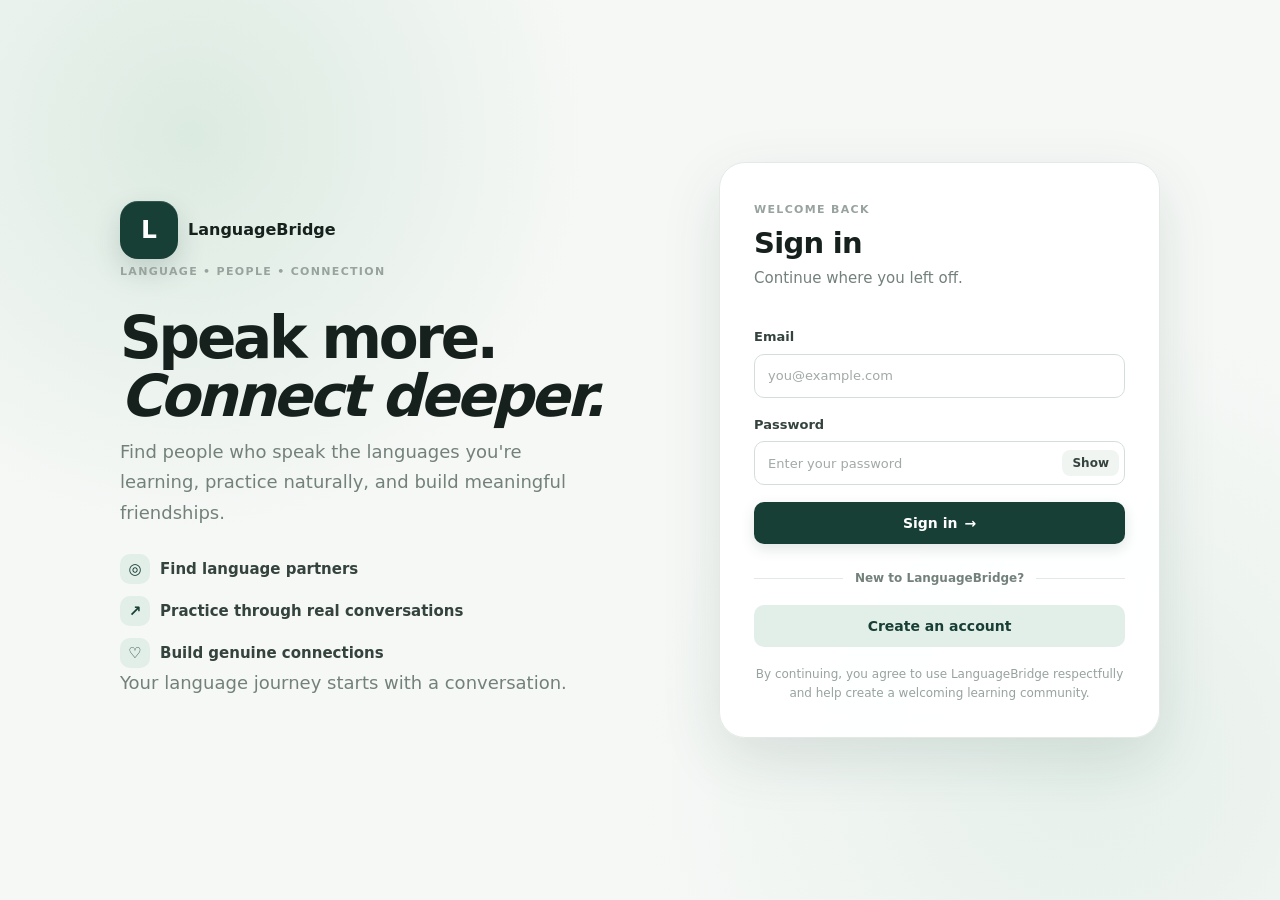
==== chat.html @ 4cd41370 "This is the first commit , i initialized the project" ====
<!doctype html>
<html lang="en">
<head>
  <meta charset="UTF-8">
  <meta name="viewport" content="width=device-width, initial-scale=1.0">
  <meta name="theme-color" content="#173f35">
  <title>Messages · LanguageBridge</title>
  <link rel="stylesheet" href="css/main.css">
</head>

<body>
  <div id="app"></div>

  <script src="js/api.js" defer></script>
  <script src="js/common.js" defer></script>
  <script src="js/chat.js" defer></script>
</body>
</html>
---- css/main.css ----
:root {
  --bg: #f6f8f6;
  --surface: #ffffff;
  --surface-soft: #f1f5f2;
  --surface-green: #eaf2ed;

  --primary: #173f35;
  --primary-hover: #0f332b;
  --primary-soft: #e2eee8;

  --accent: #b7d8c5;
  --accent-strong: #8fbea4;

  --text: #16211d;
  --text-soft: #34433d;
  --muted: #73817b;
  --muted-light: #98a39e;

  --border: #e3e9e5;
  --border-strong: #d4ded8;

  --success: #237a4b;
  --success-soft: #e6f4eb;

  --danger: #b93838;
  --danger-soft: #fbeaea;

  --warning: #9a6b20;
  --warning-soft: #faf1df;

  --shadow-xs: 0 1px 2px rgba(23, 63, 53, 0.04);
  --shadow-sm: 0 4px 14px rgba(23, 63, 53, 0.06);
  --shadow-md: 0 12px 35px rgba(23, 63, 53, 0.08);
  --shadow-lg: 0 20px 60px rgba(23, 63, 53, 0.12);

  --radius-sm: 10px;
  --radius-md: 14px;
  --radius-lg: 20px;
  --radius-xl: 26px;

  --sidebar-width: 230px;
  --rightbar-width: 270px;
  --content-max: 1320px;

  font-family:
    Inter,
    ui-sans-serif,
    system-ui,
    -apple-system,
    BlinkMacSystemFont,
    "Segoe UI",
    sans-serif;

  color-scheme: light;
}


/* =========================================================
   RESET
   ========================================================= */

*,
*::before,
*::after {
  box-sizing: border-box;
}

html {
  min-height: 100%;
  scroll-behavior: smooth;
}

body {
  min-height: 100vh;
  margin: 0;
  background: var(--bg);
  color: var(--text);
  font-size: 15px;
  line-height: 1.5;
  -webkit-font-smoothing: antialiased;
  text-rendering: optimizeLegibility;
}

body,
button,
input,
textarea,
select {
  font-family: inherit;
}

button,
input,
textarea,
select {
  font-size: inherit;
}

button {
  cursor: pointer;
}

button:disabled {
  cursor: not-allowed;
  opacity: 0.55;
}

a {
  color: inherit;
  text-decoration: none;
}

img {
  display: block;
  max-width: 100%;
}

::selection {
  background: var(--accent);
  color: var(--primary);
}


/* =========================================================
   SCROLLBAR
   ========================================================= */

* {
  scrollbar-width: thin;
  scrollbar-color: #cbd7d0 transparent;
}

*::-webkit-scrollbar {
  width: 7px;
  height: 7px;
}

*::-webkit-scrollbar-track {
  background: transparent;
}

*::-webkit-scrollbar-thumb {
  background: #cbd7d0;
  border-radius: 999px;
}

*::-webkit-scrollbar-thumb:hover {
  background: #aebeb5;
}


/* =========================================================
   ICONS (SVG)
   -----------------------------------------------------------
   BUGFIX: none of the inline <svg> icons used throughout the
   app (nav, settings gear, logout, search, message bubbles...)
   had any sizing or fill/stroke rules. Without CSS, a browser
   renders an unsized <svg> at its default replaced-element
   size (roughly 300x150px) and fills path shapes solid black,
   which is why icons like the profile "settings" gear were
   showing up as a huge black blob covering the account card.
   ========================================================= */

svg {
  display: block;
  flex-shrink: 0;
}

.nav-icon svg,
.account-settings-link svg,
.logout-btn svg,
.btn-icon-svg svg,
.chat-header-info svg,
.top-brand svg {
  width: 18px;
  height: 18px;
  fill: none;
  stroke: currentColor;
  stroke-width: 1.8;
  stroke-linecap: round;
  stroke-linejoin: round;
}

.account-settings-link svg {
  width: 17px;
  height: 17px;
  color: var(--muted);
}

.account-settings-link:hover svg {
  color: var(--primary);
}

.search-icon svg {
  width: 16px;
  height: 16px;
  fill: none;
  stroke: var(--muted);
  stroke-width: 1.8;
  stroke-linecap: round;
  stroke-linejoin: round;
}


/* =========================================================
   TYPOGRAPHY
   ========================================================= */

h1,
h2,
h3,
h4,
p {
  margin-top: 0;
}

h1,
h2,
h3,
h4 {
  color: var(--text);
  letter-spacing: -0.025em;
}

h1 {
  font-size: 30px;
  line-height: 1.15;
  font-weight: 750;
}

h2 {
  font-size: 24px;
  line-height: 1.2;
  font-weight: 750;
}

h3 {
  font-size: 18px;
  line-height: 1.3;
  font-weight: 700;
}

.muted {
  color: var(--muted);
}

.small {
  font-size: 13px;
}

.eyebrow {
  display: inline-block;
  margin: 0 0 8px;
  color: var(--muted-light);
  font-size: 11px;
  font-weight: 750;
  letter-spacing: 0.12em;
  text-transform: uppercase;
}

.section-title {
  margin: 0 0 10px;
  color: var(--muted-light);
  font-size: 11px;
  font-weight: 750;
  letter-spacing: 0.12em;
  text-transform: uppercase;
}


/* =========================================================
   AUTHENTICATION
   ========================================================= */

.auth-page {
  min-height: 100vh;
  display: grid;
  place-items: center;
  padding: 32px 20px;
  background:
    radial-gradient(
      circle at 15% 15%,
      rgba(183, 216, 197, 0.42),
      transparent 30%
    ),
    radial-gradient(
      circle at 85% 85%,
      rgba(226, 238, 232, 0.8),
      transparent 34%
    ),
    var(--bg);
}

.auth-shell {
  width: min(1040px, 100%);
  display: grid;
  grid-template-columns: minmax(0, 0.9fr) minmax(380px, 0.75fr);
  gap: 70px;
  align-items: center;
}

.auth-brand {
  padding: 25px 0;
}

.brand-lockup {
  display: inline-flex;
  align-items: center;
  gap: 10px;
  font-weight: 800;
  font-size: 16px;
}

.auth-brand h1 {
  margin: 20px 0 12px;
  font-size: clamp(40px, 5vw, 58px);
  line-height: 1;
  letter-spacing: -0.055em;
}

.auth-brand p {
  max-width: 460px;
  margin: 0;
  color: var(--muted);
  font-size: 18px;
  line-height: 1.7;
}

.brand-points {
  display: grid;
  gap: 12px;
  margin-top: 26px;
}

.brand-points > div {
  display: flex;
  align-items: center;
  gap: 10px;
  color: var(--text-soft);
  font-size: 15px;
  font-weight: 600;
}

.point-icon {
  display: inline-grid;
  place-items: center;
  width: 30px;
  height: 30px;
  flex-shrink: 0;
  border-radius: 10px;
  background: var(--primary-soft);
  color: var(--primary);
  font-size: 15px;
}

.language-showcase {
  display: flex;
  flex-wrap: wrap;
  gap: 8px;
  margin-top: 24px;
}

.language-showcase span {
  padding: 7px 13px;
  border-radius: 999px;
  background: var(--primary-soft);
  color: var(--primary);
  font-size: 13px;
  font-weight: 700;
}

.brand-mark {
  width: 58px;
  height: 58px;
  display: grid;
  place-items: center;

  border-radius: 18px;

  background: var(--primary);
  color: #fff;

  font-size: 25px;
  font-weight: 800;

  box-shadow:
    0 12px 28px rgba(23, 63, 53, 0.18),
    inset 0 1px 0 rgba(255, 255, 255, 0.12);
}

.mobile-brand-mark {
  display: none;
  width: 42px;
  height: 42px;
  align-items: center;
  justify-content: center;
  border-radius: 13px;
  background: var(--primary);
  color: #fff;
  font-size: 19px;
  font-weight: 800;
  flex-shrink: 0;
}

.auth-card {
  padding: 34px;
  background: rgba(255, 255, 255, 0.94);
  border: 1px solid var(--border);
  border-radius: var(--radius-xl);
  box-shadow: var(--shadow-lg);
  backdrop-filter: blur(12px);
}

.auth-card-top {
  display: flex;
  align-items: flex-start;
  gap: 14px;
}

.auth-card h2 {
  margin: 0 0 6px;
  font-size: 29px;
}

.auth-card > .muted {
  margin-bottom: 0;
}

.auth-switch {
  margin: 22px 0 0;
  color: var(--muted);
  text-align: center;
  font-size: 14px;
}

.auth-switch a {
  color: var(--primary);
  font-weight: 700;
}

.auth-switch a:hover {
  text-decoration: underline;
}

.auth-divider {
  position: relative;
  margin: 22px 0 16px;
  text-align: center;
}

.auth-divider::before {
  content: "";
  position: absolute;
  left: 0;
  right: 0;
  top: 50%;
  height: 1px;
  background: var(--border);
}

.auth-divider span {
  position: relative;
  padding: 0 12px;
  background: #fff;
  color: var(--muted);
  font-size: 12px;
  font-weight: 650;
}

.auth-legal {
  margin: 18px 0 0;
  color: var(--muted-light);
  font-size: 12px;
  line-height: 1.6;
  text-align: center;
}


/* =========================================================
   FORMS
   ========================================================= */

.form {
  display: grid;
  gap: 17px;
  margin-top: 23px;
}

.form label {
  display: grid;
  gap: 7px;
  color: var(--text-soft);
  font-size: 13px;
  font-weight: 700;
}

.form input,
.form textarea,
.form select {
  width: 100%;
  min-height: 44px;

  padding: 11px 13px;

  border: 1px solid var(--border-strong);
  border-radius: var(--radius-sm);

  outline: none;
  background: #fff;
  color: var(--text);

  transition:
    border-color 160ms ease,
    box-shadow 160ms ease,
    background 160ms ease;
}

.form textarea {
  min-height: 100px;
  resize: vertical;
  line-height: 1.55;
}

.form input::placeholder,
.form textarea::placeholder {
  color: #a1aaa5;
}

.form input:hover,
.form textarea:hover,
.form select:hover {
  border-color: #c4d0c9;
}

.form input:focus,
.form textarea:focus,
.form select:focus {
  border-color: var(--primary);
  background: #fff;

  box-shadow:
    0 0 0 3px rgba(23, 63, 53, 0.08),
    0 2px 8px rgba(23, 63, 53, 0.04);
}

.form-grid {
  display: grid;
  grid-template-columns: repeat(2, minmax(0, 1fr));
  gap: 14px;
}

.password-field {
  position: relative;
  display: flex;
  align-items: center;
}

.password-field input {
  padding-right: 64px;
}

.password-toggle {
  position: absolute;
  right: 6px;
  top: 50%;
  transform: translateY(-50%);

  padding: 6px 10px;
  border: 0;
  border-radius: 8px;
  background: var(--surface-soft);
  color: var(--text-soft);
  font-size: 12px;
  font-weight: 700;
}

.password-toggle:hover {
  background: var(--primary-soft);
  color: var(--primary);
}

.field-hint {
  color: var(--muted-light);
  font-size: 11px;
  font-weight: 600;
  text-align: right;
}

.file-field input[type="file"] {
  min-height: auto;
  padding: 8px;
  border-style: dashed;
}

.file-field small {
  color: var(--muted-light);
  font-weight: 500;
}

.file-button {
  display: inline-flex;
  margin-top: 10px;
  cursor: pointer;
}

.error {
  min-height: 18px;
  margin: 0;
  color: var(--danger);
  font-size: 13px;
  font-weight: 600;
}

.error:empty {
  display: none;
}

.error.visible {
  display: block;
}

.success {
  color: var(--success);
}


/* =========================================================
   BUTTONS
   ========================================================= */

.btn {
  min-height: 42px;

  display: inline-flex;
  align-items: center;
  justify-content: center;
  gap: 7px;

  padding: 10px 16px;

  border: 1px solid transparent;
  border-radius: var(--radius-sm);

  font-size: 14px;
  font-weight: 750;
  line-height: 1;

  transition:
    transform 150ms ease,
    background 150ms ease,
    border-color 150ms ease,
    box-shadow 150ms ease,
    color 150ms ease;
}

.btn:hover {
  transform: translateY(-1px);
}

.btn:active {
  transform: translateY(0);
}

.btn.primary {
  background: var(--primary);
  color: #fff;
  box-shadow: 0 5px 14px rgba(23, 63, 53, 0.13);
}

.btn.primary:hover {
  background: var(--primary-hover);
  box-shadow: 0 7px 18px rgba(23, 63, 53, 0.18);
}

.btn.secondary {
  background: var(--primary-soft);
  color: var(--primary);
}

.btn.secondary:hover {
  background: #d8e9e0;
}

.btn.ghost {
  border-color: var(--border);
  background: #fff;
  color: var(--text-soft);
}

.btn.ghost:hover {
  border-color: var(--border-strong);
  background: var(--surface-soft);
}

.btn.danger {
  background: var(--danger-soft);
  color: var(--danger);
}

.btn.danger:hover {
  background: #f7dddd;
}

.btn.full {
  width: 100%;
}

.btn-arrow {
  transition: transform 150ms ease;
}

.btn:hover .btn-arrow {
  transform: translateX(2px);
}

.btn-icon {
  font-size: 16px;
  line-height: 1;
}

.btn.is-loading {
  position: relative;
}

.icon-btn {
  min-height: 36px;

  display: inline-flex;
  align-items: center;
  gap: 6px;

  padding: 7px 10px;

  border: 0;
  border-radius: 9px;

  background: transparent;
  color: var(--muted);

  font-size: 13px;
  font-weight: 650;

  transition:
    background 150ms ease,
    color 150ms ease;
}

.icon-btn:hover {
  background: var(--surface-soft);
  color: var(--text);
}

.icon-btn.liked {
  color: var(--danger);
}

.icon-btn.danger-icon {
  color: var(--danger);
  font-size: 18px;
  line-height: 1;
  padding: 7px 11px;
}

.icon-btn.danger-icon:hover {
  background: var(--danger-soft);
}

.icon-btn.modal-close {
  font-size: 20px;
  padding: 4px 9px;
}


/* =========================================================
   SPINNERS / LOADERS
   ========================================================= */

@keyframes spin {
  to {
    transform: rotate(360deg);
  }
}

.spinner,
.loader-spinner,
.button-spinner {
  display: inline-block;
  width: 18px;
  height: 18px;
  border: 2.5px solid var(--border-strong);
  border-top-color: var(--primary);
  border-radius: 50%;
  animation: spin 700ms linear infinite;
}

.spinner.small {
  width: 14px;
  height: 14px;
  border-width: 2px;
}

.spinner.tiny,
.button-spinner {
  width: 13px;
  height: 13px;
  border-width: 2px;
  border-top-color: currentColor;
  border-color: rgba(255, 255, 255, 0.35);
  border-top-color: #fff;
}

.btn.primary .spinner.tiny,
.btn.primary .button-spinner {
  border-color: rgba(255, 255, 255, 0.35);
  border-top-color: #fff;
}

.loading-card,
.loading-state {
  display: flex;
  flex-direction: column;
  align-items: center;
  justify-content: center;
  gap: 10px;
  padding: 40px 20px;
  color: var(--muted);
  font-size: 14px;
  font-weight: 600;
}


/* =========================================================
   CARDS
   ========================================================= */

.card {
  background: var(--surface);
  border: 1px solid var(--border);
  border-radius: var(--radius-lg);
  box-shadow: var(--shadow-sm);
}

.card {
  padding: 19px;
}


/* =========================================================
   EMPTY / ERROR STATES
   ========================================================= */

.empty-state,
.error-state {
  display: flex;
  flex-direction: column;
  align-items: center;
  gap: 8px;
  padding: 44px 24px;
  text-align: center;
  color: var(--muted);
}

.empty-state h3,
.error-state strong {
  color: var(--text);
}

.empty-state p,
.error-state p {
  max-width: 360px;
  margin: 0;
  color: var(--muted);
  font-size: 14px;
}

.empty-icon,
.error-state-icon {
  display: grid;
  place-items: center;
  width: 46px;
  height: 46px;
  margin-bottom: 4px;
  border-radius: 50%;
  background: var(--surface-soft);
  color: var(--primary);
  font-size: 20px;
}

.error-state-icon {
  background: var(--danger-soft);
  color: var(--danger);
}

.empty-state .btn,
.error-state .btn {
  margin-top: 6px;
}


/* =========================================================
   APP SHELL
   ========================================================= */

.app-shell {
  min-height: 100vh;
}

.initial-loader {
  min-height: 100vh;
  display: flex;
  flex-direction: column;
  align-items: center;
  justify-content: center;
  gap: 14px;
  text-align: center;
  color: var(--muted);
}

.initial-loader .loader-logo {
  width: 54px;
  height: 54px;
  display: grid;
  place-items: center;
  border-radius: 16px;
  background: var(--primary);
  color: #fff;
  font-size: 23px;
  font-weight: 800;
}

.initial-loader strong {
  display: block;
  color: var(--text);
  font-size: 16px;
}

.page-leaving {
  animation: pageFadeOut 120ms ease forwards;
}

@keyframes pageFadeOut {
  to {
    opacity: 0.6;
  }
}

.topbar {
  position: sticky;
  top: 0;
  z-index: 30;

  height: 70px;

  display: flex;
  align-items: center;
  justify-content: space-between;

  padding: 0 28px;

  background: rgba(255, 255, 255, 0.92);
  border-bottom: 1px solid var(--border);

  backdrop-filter: blur(16px);
}

.topbar-left {
  display: flex;
  align-items: center;
  gap: 14px;
}

.top-brand {
  display: inline-flex;
  align-items: center;
  gap: 10px;

  color: var(--text);
  font-size: 16px;
  font-weight: 800;
  letter-spacing: -0.02em;
}

.top-brand:hover {
  color: var(--primary);
}

.top-brand-text span {
  color: var(--muted);
  font-weight: 700;
}

.top-mark {
  width: 35px;
  height: 35px;

  display: grid;
  place-items: center;

  border-radius: 11px;

  background: var(--primary);
  color: #fff;

  font-size: 15px;
  font-weight: 800;

  box-shadow: 0 5px 12px rgba(23, 63, 53, 0.15);
}

.top-actions {
  display: flex;
  align-items: center;
  gap: 9px;
}

.top-welcome {
  display: flex;
  flex-direction: column;
  align-items: flex-end;
  margin-right: 4px;
  line-height: 1.25;
}

.top-welcome-label {
  color: var(--muted-light);
  font-size: 11px;
  font-weight: 650;
  text-transform: uppercase;
  letter-spacing: 0.06em;
}

.top-welcome strong {
  font-size: 13px;
}

.logout-btn {
  gap: 8px;
}

.mobile-menu-btn {
  display: none;
  flex-direction: column;
  justify-content: center;
  gap: 4px;
  width: 34px;
  height: 34px;
  border: 0;
  border-radius: 9px;
  background: transparent;
}

.mobile-menu-btn span {
  display: block;
  height: 2px;
  border-radius: 999px;
  background: var(--text);
}

.sidebar-overlay {
  display: none;
  position: fixed;
  inset: 0;
  z-index: 40;
  background: rgba(12, 31, 26, 0.4);
  backdrop-filter: blur(2px);
}

.sidebar-overlay.visible {
  display: block;
}

.layout {
  width: min(var(--content-max), 100%);
  min-height: calc(100vh - 70px);

  margin: 0 auto;

  display: grid;
  grid-template-columns:
    var(--sidebar-width)
    minmax(0, 1fr)
    var(--rightbar-width);

  gap: 25px;

  padding: 26px 25px 50px;
}

.sidebar,
.rightbar {
  position: sticky;
  top: 94px;
  height: max-content;
}

.sidebar {
  padding-top: 4px;
}

.sidebar-inner {
  display: flex;
  flex-direction: column;
  gap: 4px;
}

.sidebar-heading {
  padding: 0 13px;
  margin-bottom: 6px;
  color: var(--muted-light);
  font-size: 11px;
  font-weight: 750;
  letter-spacing: 0.1em;
  text-transform: uppercase;
}

.sidebar-divider {
  height: 1px;
  margin: 16px 4px;
  background: var(--border);
}

.sidebar-tip {
  position: relative;
  padding: 16px 15px;
  border-radius: var(--radius-md);
  background: var(--surface-green);
}

.sidebar-tip-icon {
  display: inline-grid;
  place-items: center;
  width: 26px;
  height: 26px;
  margin-bottom: 8px;
  border-radius: 8px;
  background: #fff;
  color: var(--primary);
  font-size: 13px;
}

.sidebar-tip strong {
  display: block;
  margin-bottom: 4px;
  font-size: 13px;
}

.sidebar-tip p {
  margin: 0;
  color: var(--muted);
  font-size: 12px;
  line-height: 1.55;
}

.rightbar {
  padding-top: 2px;
  display: flex;
  flex-direction: column;
  gap: 14px;
}

.rightbar-note {
  display: flex;
  align-items: center;
  gap: 8px;
  padding: 4px 6px;
  color: var(--muted);
  font-size: 12.5px;
  line-height: 1.5;
}

.rightbar-note-dot {
  width: 6px;
  height: 6px;
  flex-shrink: 0;
  border-radius: 50%;
  background: var(--accent-strong);
}

.content {
  min-width: 0;
}


/* =========================================================
   NAVIGATION
   ========================================================= */

.nav {
  display: grid;
  gap: 5px;
}

.nav a,
.nav-link {
  position: relative;

  display: flex;
  align-items: center;
  gap: 10px;

  min-height: 43px;
  padding: 10px 13px;

  border-radius: 12px;

  color: var(--muted);
  font-size: 14px;
  font-weight: 650;

  transition:
    background 150ms ease,
    color 150ms ease,
    transform 150ms ease;
}

.nav a:hover,
.nav-link:hover {
  background: var(--surface-green);
  color: var(--primary);
  transform: translateX(2px);
}

.nav a.active,
.nav-link.active {
  background: var(--primary-soft);
  color: var(--primary);
  font-weight: 750;
}

.nav a.active::before,
.nav-link.active::before {
  content: "";

  position: absolute;
  left: 0;
  top: 9px;
  bottom: 9px;

  width: 3px;

  border-radius: 999px;

  background: var(--primary);
}

.nav-badge {
  margin-left: auto;
  min-width: 18px;
  height: 18px;
  padding: 0 5px;
  display: inline-grid;
  place-items: center;
  border-radius: 999px;
  background: var(--danger);
  color: #fff;
  font-size: 10.5px;
  font-weight: 800;
}


/* =========================================================
   PAGE HEADER
   ========================================================= */

.page-head {
  display: flex;
  align-items: center;
  justify-content: space-between;
  gap: 14px;

  margin-bottom: 20px;
}

.page-head h1 {
  margin: 0;
  font-size: 29px;
}

.page-head h2 {
  margin: 0;
}

.page-head-actions {
  display: flex;
  align-items: center;
  gap: 10px;
}

.count-pill {
  padding: 6px 12px;
  border-radius: 999px;
  background: var(--surface-soft);
  color: var(--text-soft);
  font-size: 12.5px;
  font-weight: 700;
  white-space: nowrap;
}

.section-header {
  display: flex;
  align-items: center;
  justify-content: space-between;
  gap: 14px;
  margin-bottom: 16px;
}


/* =========================================================
   FEEDS / STACKS
   ========================================================= */

.stack {
  display: grid;
  gap: 16px;
}


/* =========================================================
   POSTS
   ========================================================= */

.post {
  overflow: hidden;
  transition:
    border-color 160ms ease,
    box-shadow 160ms ease,
    transform 160ms ease;
}

.post:hover {
  border-color: #d8e2dc;
  box-shadow: var(--shadow-md);
}

.post-head {
  display: flex;
  align-items: center;
  gap: 11px;
}

.post-meta {
  min-width: 0;
  flex: 1;
}

.post-meta strong {
  display: block;

  overflow: hidden;
  text-overflow: ellipsis;
  white-space: nowrap;

  color: var(--text);
  font-size: 14px;
}

.post-meta span {
  display: block;
  margin-top: 1px;

  color: var(--muted);
  font-size: 12px;
}

.post h3 {
  margin: 17px 0 7px;
  font-size: 19px;
}

.post p {
  margin-bottom: 0;
  color: var(--text-soft);
  line-height: 1.7;
  white-space: pre-wrap;
}

.post-media {
  margin-top: 13px;
  border-radius: 15px;
  overflow: hidden;
  background: var(--surface-soft);
}

.post-image {
  width: 100%;
  max-height: 500px;

  border-radius: 15px;

  object-fit: cover;
}

.post-media .post-image {
  border-radius: 0;
}

.post-actions {
  display: flex;
  gap: 7px;

  margin-top: 15px;
  padding-top: 13px;

  border-top: 1px solid var(--border);
}

.action-icon {
  font-size: 15px;
  line-height: 1;
}


/* =========================================================
   COMMENTS
   ========================================================= */

.comments-container:empty {
  display: none;
}

.comments-panel {
  margin-top: 12px;
  padding-top: 14px;
  border-top: 1px solid var(--border);
}

.comments-list {
  display: grid;
  gap: 12px;
  margin-bottom: 12px;
}

.comment-item {
  display: flex;
  gap: 10px;
}

.comment-body {
  flex: 1;
  min-width: 0;
  padding: 9px 12px;
  border-radius: 12px;
  background: var(--surface-soft);
}

.comment-body strong {
  display: block;
  font-size: 12.5px;
}

.comment-body p {
  margin: 2px 0 0;
  color: var(--text-soft);
  font-size: 13.5px;
  line-height: 1.5;
}

.comment-body small {
  display: block;
  margin-top: 4px;
  color: var(--muted-light);
  font-size: 11px;
}

.comments-empty,
.comments-error,
.comments-loading {
  padding: 10px 2px;
  color: var(--muted);
  font-size: 13px;
}

.comments-error {
  color: var(--danger);
}

.comments-loading {
  display: flex;
  align-items: center;
  gap: 8px;
}


/* =========================================================
   AVATARS
   ========================================================= */

.avatar {
  width: 42px;
  height: 42px;

  flex: 0 0 auto;

  display: grid;
  place-items: center;

  overflow: hidden;

  border-radius: 50%;

  background:
    linear-gradient(
      135deg,
      var(--primary-soft),
      #d6e5dc
    );

  color: var(--primary);

  font-size: 14px;
  font-weight: 800;

  object-fit: cover;
}

.avatar.sm {
  width: 34px;
  height: 34px;

  font-size: 12px;
}

.avatar.lg {
  width: 78px;
  height: 78px;

  font-size: 23px;
}

.avatar-fallback {
  user-select: none;
}


/* =========================================================
   LISTS
   ========================================================= */

.list {
  display: grid;
  gap: 9px;
}

.list-item {
  display: flex;
  align-items: center;
  gap: 11px;

  padding: 12px;

  border: 1px solid var(--border);
  border-radius: var(--radius-md);

  background: var(--surface);

  transition:
    border-color 150ms ease,
    background 150ms ease,
    box-shadow 150ms ease;
}

.list-item:hover {
  border-color: var(--border-strong);
  background: #fcfdfc;
  box-shadow: var(--shadow-xs);
}

.list-item .grow {
  min-width: 0;
  flex: 1;
}

.list-item strong {
  display: block;

  overflow: hidden;
  text-overflow: ellipsis;
  white-space: nowrap;
}

.list-item small {
  display: block;
  margin-top: 2px;

  color: var(--muted);
  font-size: 12px;
}

.actions {
  display: flex;
  align-items: center;
  justify-content: flex-end;
  gap: 7px;
  flex-wrap: wrap;
}


/* =========================================================
   FRIENDS
   ========================================================= */

.friends-list {
  display: grid;
  gap: 10px;
}

.friend-row {
  display: flex;
  align-items: center;
  justify-content: space-between;
  gap: 14px;
  padding: 13px;
  border: 1px solid var(--border);
  border-radius: var(--radius-md);
  background: var(--surface);
  transition:
    opacity 180ms ease,
    transform 180ms ease,
    border-color 150ms ease;
}

.friend-row:hover {
  border-color: var(--border-strong);
}

.friend-row.is-removing {
  opacity: 0;
  transform: scale(0.97);
}

.friend-identity {
  display: flex;
  align-items: center;
  gap: 12px;
  min-width: 0;
}

.friend-details {
  min-width: 0;
}

.friend-details strong {
  display: block;
  overflow: hidden;
  text-overflow: ellipsis;
  white-space: nowrap;
}

.friend-details span {
  display: block;
  color: var(--muted);
  font-size: 12.5px;
}

.friend-details small {
  display: block;
  margin-top: 2px;
  color: var(--muted-light);
  font-size: 12px;
}

.friend-actions {
  display: flex;
  align-items: center;
  gap: 6px;
  flex-shrink: 0;
}


/* =========================================================
   DISCOVER / USERS
   ========================================================= */

.search-card {
  margin-bottom: 18px;
}

.search-field {
  display: flex;
  align-items: center;
  gap: 10px;
  padding: 4px 6px;
}

.search-field input {
  border: 0;
  min-height: 34px;
  padding: 4px 2px;
}

.search-field input:focus {
  box-shadow: none;
}

.users-grid {
  display: grid;
  grid-template-columns: repeat(auto-fill, minmax(240px, 1fr));
  gap: 16px;
}

.users-grid .loading-card,
.users-grid .empty-state {
  grid-column: 1 / -1;
}

.user-card {
  display: flex;
  flex-direction: column;
  align-items: center;
  gap: 10px;
  text-align: center;
  padding: 22px 18px;
}

.user-card-body {
  display: flex;
  flex-direction: column;
  align-items: center;
  gap: 3px;
  width: 100%;
}

.user-card-body > span.muted {
  font-size: 12.5px;
}

.user-card-languages {
  margin-top: 6px;
  width: 100%;
}

.user-card-bio {
  margin: 6px 0 0;
  color: var(--muted);
  font-size: 12.5px;
  line-height: 1.5;
}

.user-card-actions {
  margin-top: 4px;
  width: 100%;
  display: flex;
  justify-content: center;
}

.user-card-actions .btn {
  width: 100%;
}


/* =========================================================
   EMPTY / LOADING
   ========================================================= */

.empty {
  padding: 44px 20px;

  color: var(--muted);

  text-align: center;
}

.loader {
  padding: 34px 20px;

  display: flex;
  align-items: center;
  justify-content: center;
  gap: 9px;

  color: var(--muted);
  font-size: 13.5px;
  font-weight: 600;

  text-align: center;
}


/* =========================================================
   PROFILE
   ========================================================= */

.profile-card {
  padding: 0;
  overflow: hidden;
}

.profile-cover {
  position: relative;
  height: 150px;

  border-radius: var(--radius-lg) var(--radius-lg) 0 0;

  background:
    radial-gradient(
      circle at 85% 15%,
      rgba(255, 255, 255, 0.18),
      transparent 24%
    ),
    radial-gradient(
      circle at 15% 85%,
      rgba(183, 216, 197, 0.24),
      transparent 28%
    ),
    linear-gradient(
      135deg,
      #173f35,
      #2c6655 55%,
      #6d9c85
    );
}

.profile-body {
  padding: 0 24px 24px;
}

.profile-identity {
  display: flex;
  align-items: flex-end;
  gap: 18px;

  margin-top: -39px;
}

.profile-avatar-wrap {
  position: relative;
}

.profile-avatar-wrap .avatar {
  border: 4px solid #fff;
  box-shadow: var(--shadow-sm);
}

.profile-online-dot {
  position: absolute;
  right: 4px;
  bottom: 4px;
  width: 13px;
  height: 13px;
  border-radius: 50%;
  background: var(--success);
  border: 3px solid #fff;
}

.profile-heading h2 {
  margin: 0 0 4px;
  font-size: 26px;
}

.profile-handle {
  display: flex;
  align-items: center;
  gap: 7px;
  color: var(--muted);
  font-size: 13.5px;
}

.profile-info-grid {
  margin-top: 18px;
  padding-top: 17px;

  border-top: 1px solid var(--border);

  display: grid;
  gap: 18px;

  color: var(--text-soft);
  line-height: 1.75;
}

.profile-label {
  display: block;
  margin-bottom: 5px;
  color: var(--muted-light);
  font-size: 11px;
  font-weight: 750;
  letter-spacing: 0.08em;
  text-transform: uppercase;
}

.profile-bio p {
  margin: 0;
  color: var(--text-soft);
}

.profile-upload {
  display: flex;
  align-items: center;
  gap: 16px;
  margin-bottom: 4px;
}

.profile-upload strong {
  display: block;
  font-size: 13.5px;
}

.profile-upload p {
  margin: 2px 0 0;
  font-size: 12.5px;
}

.profile-posts-section {
  margin-top: 26px;
}

.post-meta-row {
  margin-bottom: 4px;
}

.post-mini-author {
  display: flex;
  align-items: center;
  gap: 10px;
}

.post-mini-author strong {
  display: block;
  font-size: 13.5px;
}

.post-mini-author span {
  display: block;
  color: var(--muted);
  font-size: 11.5px;
}


/* =========================================================
   ACCOUNT MINI (rightbar)
   ========================================================= */

.account-card-heading {
  display: flex;
  align-items: center;
  justify-content: space-between;
  margin-bottom: 12px;
}

.account-settings-link {
  display: inline-flex;
  padding: 4px;
  border-radius: 8px;
}

.account-settings-link:hover {
  background: var(--surface-soft);
}

.account-mini {
  display: flex;
  flex-direction: column;
  gap: 14px;
}

.account-loading {
  display: flex;
  align-items: center;
  justify-content: center;
  padding: 20px 0;
}

.account-profile {
  display: flex;
  align-items: center;
  gap: 11px;
  min-width: 0;
}

.account-avatar {
  width: 44px;
  height: 44px;
}

.account-details {
  min-width: 0;
}

.account-details strong {
  display: block;
  overflow: hidden;
  text-overflow: ellipsis;
  white-space: nowrap;
  font-size: 13.5px;
}

.account-details span {
  display: block;
  margin-top: 1px;
  color: var(--muted);
  font-size: 12px;
}

.account-profile-link {
  display: flex;
  align-items: center;
  justify-content: space-between;
  padding-top: 10px;
  border-top: 1px solid var(--border);
  color: var(--primary);
  font-size: 12.5px;
  font-weight: 750;
}

.language-pair {
  display: grid;
  grid-template-columns: 1fr auto 1fr;
  align-items: center;
  gap: 8px;
  padding: 12px;
  border-radius: 12px;
  background: var(--surface-soft);
}

.language-item {
  min-width: 0;
}

.language-item strong {
  display: block;
  overflow: hidden;
  text-overflow: ellipsis;
  white-space: nowrap;
  font-size: 13px;
}

.language-label {
  display: block;
  margin-bottom: 2px;
  color: var(--muted-light);
  font-size: 10px;
  font-weight: 750;
  letter-spacing: 0.06em;
  text-transform: uppercase;
}

.language-arrow {
  color: var(--muted-light);
  font-size: 13px;
}


/* =========================================================
   CHAT
   ========================================================= */

.chat-layout {
  display: grid;
  grid-template-columns: 290px minmax(0, 1fr);

  height: calc(100vh - 120px);

  gap: 15px;
}

.chat-list-panel {
  display: flex;
  flex-direction: column;
  min-height: 0;
}

.chat-list-header {
  margin-bottom: 12px;
}

.chat-list-header h2 {
  font-size: 17px;
  margin-bottom: 2px;
}

.chat-list {
  min-height: 0;
  overflow-y: auto;
  display: grid;
  gap: 6px;
  flex: 1;
}

.chat-empty {
  display: flex;
  flex-direction: column;
  align-items: center;
  gap: 8px;
}

.chat-item {
  display: flex;
  align-items: center;
  gap: 10px;
  width: 100%;
  padding: 9px;
  border: 0;
  border-radius: 12px;
  background: transparent;
  color: var(--text);
  text-align: left;
  transition: background 150ms ease;
}

.chat-item:hover {
  background: var(--surface-soft);
}

.chat-item.active {
  background: var(--primary-soft);
}

.chat-item-content {
  min-width: 0;
  flex: 1;
}

.chat-item-content strong {
  display: block;
  overflow: hidden;
  text-overflow: ellipsis;
  white-space: nowrap;
  font-size: 13.5px;
}

.chat-item-content small {
  color: var(--muted);
  font-size: 11.5px;
}

.chat-item-arrow {
  color: var(--muted-light);
}

.chat-window {
  min-height: 0;

  display: flex;
  flex-direction: column;

  padding: 0;

  overflow: hidden;
}

.chat-window > #chatHeader {
  flex: 0 0 auto;

  margin: 0;
  padding: 17px 19px;

  border: 0 !important;
  border-bottom: 1px solid var(--border) !important;

  border-radius: 0;

  box-shadow: none !important;
}

.chat-header-loading {
  display: flex;
  align-items: center;
  gap: 9px;
  color: var(--muted);
  font-size: 13.5px;
}

.chat-header-user {
  display: flex;
  align-items: center;
  gap: 11px;
}

.chat-header-info strong {
  display: block;
  font-size: 14.5px;
}

.chat-header-info span {
  display: flex;
  align-items: center;
  gap: 5px;
  color: var(--muted);
  font-size: 12px;
}

.chat-error {
  display: flex;
  flex-direction: column;
  gap: 2px;
  color: var(--danger);
  font-size: 13.5px;
}

.chat-placeholder {
  display: flex;
  align-items: center;
  gap: 12px;
}

.chat-placeholder-icon {
  font-size: 22px;
}

.online-dot {
  width: 7px;
  height: 7px;
  border-radius: 50%;
  background: var(--success);
}

.messages {
  flex: 1;

  display: grid;
  align-content: start;
  gap: 9px;

  padding: 20px;

  overflow-y: auto;
}

.message-row {
  display: flex;
}

.message-row.mine {
  justify-content: flex-end;
}

.bubble {
  width: fit-content;
  max-width: min(70%, 520px);

  padding: 10px 13px;

  border-radius: 15px 15px 15px 5px;

  background: var(--surface-soft);
  color: var(--text-soft);

  line-height: 1.45;
  overflow-wrap: anywhere;
}

.bubble.mine {
  margin-left: auto;

  border-radius: 15px 15px 5px 15px;

  background: var(--primary);
  color: #fff;
}

.bubble-content {
  white-space: pre-wrap;
}

.bubble small {
  display: block;

  margin-top: 4px;

  color: inherit;
  font-size: 10px;

  opacity: 0.6;
}

.composer {
  display: flex;
  gap: 8px;

  padding: 12px;

  border-top: 1px solid var(--border);

  background: #fff;
}

.composer input {
  min-width: 0;
  flex: 1;

  min-height: 43px;

  padding: 10px 13px;

  border: 1px solid var(--border-strong);
  border-radius: 11px;

  outline: none;

  background: #fff;
}

.composer input:focus {
  border-color: var(--primary);
  box-shadow: 0 0 0 3px rgba(23, 63, 53, 0.07);
}


/* =========================================================
   MODALS
   ========================================================= */

.modal {
  position: fixed;
  inset: 0;
  z-index: 100;

  display: grid;
  place-items: center;

  padding: 20px;

  background: rgba(12, 31, 26, 0.46);

  backdrop-filter: blur(5px);

  animation: modalFade 150ms ease-out;
}

.modal-card {
  width: min(540px, 100%);
  max-height: calc(100vh - 40px);

  overflow-y: auto;

  padding: 24px;

  border: 1px solid rgba(255, 255, 255, 0.5);
  border-radius: var(--radius-lg);

  background: #fff;

  box-shadow: var(--shadow-lg);

  animation: modalUp 180ms ease-out;
}

.modal-header {
  display: flex;
  align-items: flex-start;
  justify-content: space-between;
  gap: 14px;
  margin-bottom: 6px;
}

.modal-header h2 {
  font-size: 22px;
}

.modal-actions {
  display: flex;
  align-items: center;
  justify-content: flex-end;
  gap: 10px;
  margin-top: 4px;
}

.upload-preview {
  padding: 10px;
  border: 1px dashed var(--border-strong);
  border-radius: var(--radius-md);
  background: var(--surface-soft);
}

.upload-preview.hidden {
  display: none;
}

.preview-label {
  margin-bottom: 8px;
  color: var(--muted);
  font-size: 11.5px;
  font-weight: 700;
  text-transform: uppercase;
  letter-spacing: 0.05em;
}

.upload-preview img {
  width: 100%;
  max-height: 240px;
  border-radius: 10px;
  object-fit: cover;
}

@keyframes modalFade {
  from {
    opacity: 0;
  }

  to {
    opacity: 1;
  }
}

@keyframes modalUp {
  from {
    opacity: 0;
    transform: translateY(8px) scale(0.985);
  }

  to {
    opacity: 1;
    transform: translateY(0) scale(1);
  }
}


/* =========================================================
   TOAST
   ========================================================= */

.toast-container {
  position: fixed;
  right: 20px;
  bottom: 20px;
  z-index: 200;

  display: flex;
  flex-direction: column;
  gap: 8px;

  max-width: min(360px, calc(100vw - 40px));
}

.toast {
  display: flex;
  align-items: center;
  gap: 9px;

  padding: 12px 15px;

  border: 1px solid rgba(255, 255, 255, 0.08);
  border-radius: 12px;

  background: var(--primary);
  color: #fff;

  box-shadow: var(--shadow-lg);

  font-size: 13px;
  font-weight: 650;

  opacity: 0;
  transform: translateY(8px);
  transition: opacity 180ms ease, transform 180ms ease;
}

.toast.visible {
  opacity: 1;
  transform: translateY(0);
}

.toast-error {
  background: var(--danger);
}

.toast-warning {
  background: var(--warning);
}

.toast-icon {
  display: inline-grid;
  place-items: center;
  width: 18px;
  height: 18px;
  flex-shrink: 0;
  border-radius: 50%;
  background: rgba(255, 255, 255, 0.2);
  font-size: 11px;
  font-weight: 800;
}

.toast-message {
  flex: 1;
}

.toast-close {
  border: 0;
  background: transparent;
  color: inherit;
  opacity: 0.7;
  font-size: 15px;
  line-height: 1;
  padding: 0 2px;
}

.toast-close:hover {
  opacity: 1;
}


/* =========================================================
   UTILITY
   ========================================================= */

.hidden {
  display: none !important;
}

.grow {
  min-width: 0;
  flex: 1;
}


/* =========================================================
   TABLET
   ========================================================= */

@media (max-width: 1100px) {
  :root {
    --sidebar-width: 195px;
  }

  .layout {
    grid-template-columns:
      var(--sidebar-width)
      minmax(0, 1fr);
  }

  .rightbar {
    display: none;
  }

  .auth-shell {
    gap: 40px;
  }
}


/* =========================================================
   MOBILE
   ========================================================= */

@media (max-width: 760px) {
  body {
    font-size: 14px;
  }

  .auth-page {
    padding: 16px;
  }

  .auth-shell {
    display: block;
    width: 100%;
  }

  .auth-brand {
    display: none;
  }

  .auth-card {
    width: 100%;
    padding: 25px 20px;
    border-radius: 21px;
  }

  .auth-card h2 {
    font-size: 25px;
  }

  .mobile-brand-mark {
    display: flex;
  }

  .form-grid {
    grid-template-columns: 1fr;
  }

  .topbar {
    height: 62px;
    padding: 0 15px;
  }

  .mobile-menu-btn {
    display: flex;
  }

  .top-welcome {
    display: none;
  }

  .top-brand {
    font-size: 15px;
  }

  .top-mark {
    width: 33px;
    height: 33px;
  }

  .top-actions .btn {
    min-height: 38px;
    padding: 8px 12px;
  }

  .logout-btn span:last-child {
    display: none;
  }

  .layout {
    display: block;
    min-height: calc(100vh - 62px);
    padding: 18px 14px 90px;
  }

  .sidebar {
    display: block;

    position: fixed;
    left: 10px;
    right: 10px;
    bottom: 10px;
    top: auto;

    z-index: 50;

    padding: 6px;

    border: 1px solid var(--border);
    border-radius: 17px;

    background: rgba(255, 255, 255, 0.94);

    box-shadow: var(--shadow-lg);

    backdrop-filter: blur(16px);

    transform: translateY(0);
  }

  .sidebar-heading,
  .sidebar-divider,
  .sidebar-tip {
    display: none;
  }

  .nav {
    grid-template-columns: repeat(6, 1fr);
    gap: 2px;
  }

  .nav a,
  .nav-link {
    min-height: 52px;

    display: flex;
    flex-direction: column;
    align-items: center;
    justify-content: center;
    gap: 3px;

    padding: 7px 4px;

    border-radius: 12px;
  }

  .nav-label {
    font-size: 9.5px;
    font-weight: 700;
  }

  .nav-icon svg {
    width: 19px;
    height: 19px;
  }

  .nav a.active::before,
  .nav-link.active::before {
    display: none;
  }

  .rightbar {
    display: none;
  }

  .page-head {
    align-items: flex-start;
    margin-bottom: 16px;
    flex-wrap: wrap;
  }

  .page-head h1 {
    font-size: 25px;
  }

  .page-head .btn {
    flex-shrink: 0;
  }

  .card {
    border-radius: 17px;
    padding: 16px;
  }

  .post h3 {
    font-size: 18px;
  }

  .post-actions {
    overflow-x: auto;
  }

  .list-item {
    align-items: flex-start;
    flex-wrap: wrap;
  }

  .list-item .actions {
    width: 100%;
    padding-left: 45px;
  }

  .friend-row {
    flex-wrap: wrap;
  }

  .users-grid {
    grid-template-columns: 1fr;
  }

  .profile-cover {
    height: 115px;
    border-radius: 17px 17px 0 0;
  }

  .profile-body {
    padding: 0 17px 19px;
  }

  .profile-identity {
    gap: 13px;
  }

  .profile-identity .avatar {
    width: 67px;
    height: 67px;
  }

  .profile-heading h2 {
    font-size: 22px;
  }

  .chat-layout {
    grid-template-columns: 1fr;
    height: auto;
  }

  .chat-list {
    max-height: 205px;
  }

  .chat-window {
    height: calc(100vh - 360px);
    min-height: 430px;
  }

  .messages {
    padding: 15px;
  }

  .bubble {
    max-width: 82%;
  }

  .composer {
    padding: 9px;
  }

  .modal {
    padding: 12px;
  }

  .modal-card {
    max-height: calc(100vh - 24px);
    padding: 19px;
    border-radius: 17px;
  }

  .toast-container {
    right: 12px;
    bottom: 80px;
  }
}


/* =========================================================
   VERY SMALL PHONES
   ========================================================= */

@media (max-width: 390px) {
  .layout {
    padding-left: 10px;
    padding-right: 10px;
  }

  .top-brand {
    font-size: 14px;
  }

  .top-actions .btn {
    font-size: 12px;
  }

  .page-head h1 {
    font-size: 22px;
  }

  .page-head {
    gap: 8px;
  }

  .page-head .btn {
    padding-left: 11px;
    padding-right: 11px;
  }

  .nav a,
  .nav-link {
    min-height: 48px;
  }

  .auth-card {
    padding: 22px 17px;
  }
}


/* =========================================================
   REDUCED MOTION
   ========================================================= */

@media (prefers-reduced-motion: reduce) {
  html {
    scroll-behavior: auto;
  }

  *,
  *::before,
  *::after {
    animation-duration: 0.01ms !important;
    animation-iteration-count: 1 !important;
    transition-duration: 0.01ms !important;
  }
}
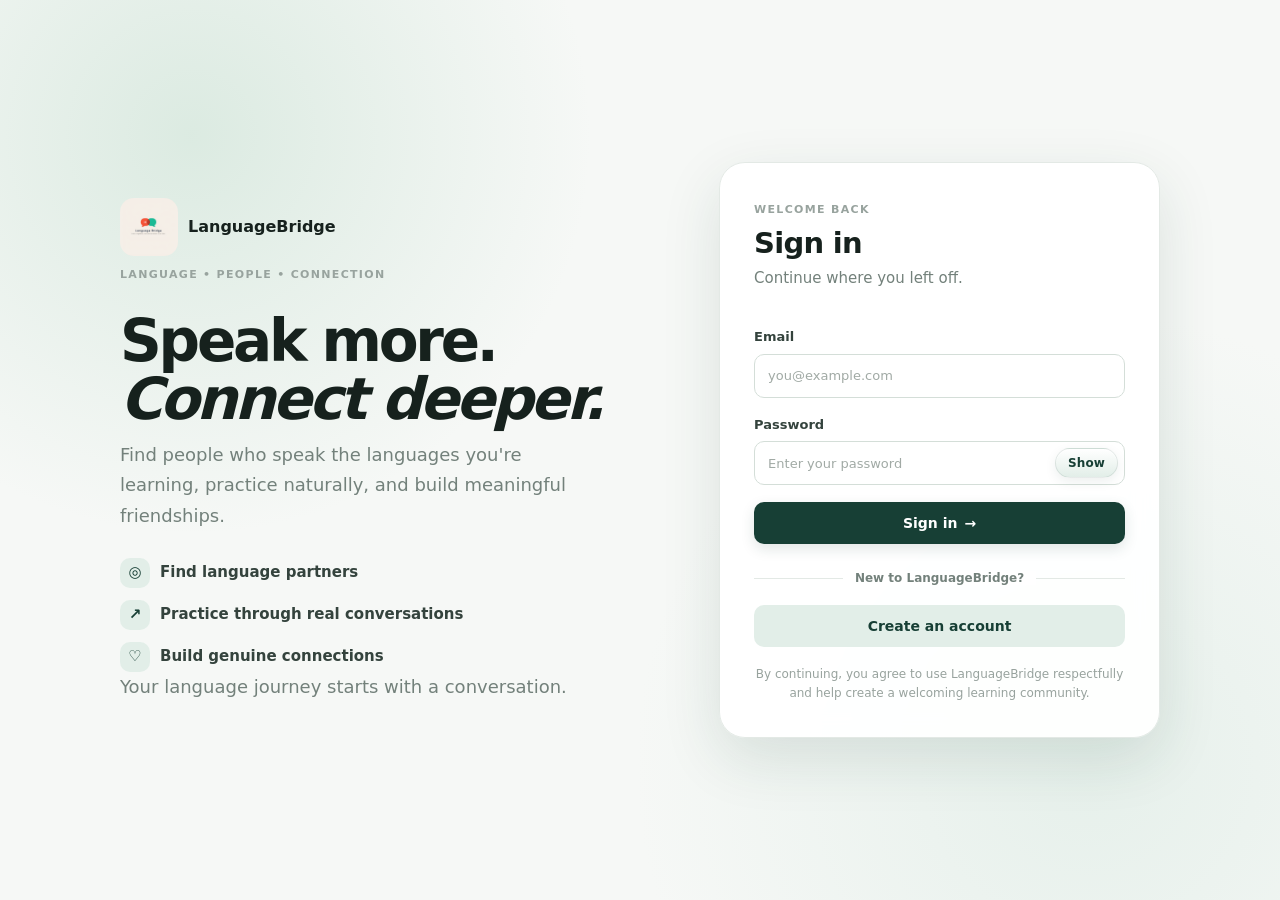
==== commit d3f149be: "New versions and features have been added" ====
--- a/chat.html
+++ b/chat.html
@@ -6,6 +6,7 @@
   <meta name="theme-color" content="#173f35">
   <title>Messages · LanguageBridge</title>
   <link rel="stylesheet" href="css/main.css">
+  <link rel="icon" type="image/png" href="assets/logo.png">
 </head>
 
 <body>
--- a/css/main.css
+++ b/css/main.css
@@ -369,7 +369,8 @@
   font-weight: 700;
 }
 
-.brand-mark {
+.brand-mark,
+.brand-logo {
   width: 58px;
   height: 58px;
   display: grid;
@@ -388,7 +389,15 @@
     inset 0 1px 0 rgba(255, 255, 255, 0.12);
 }
 
-.mobile-brand-mark {
+.brand-logo {
+  border-radius: 14px;
+  background: transparent;
+  box-shadow: none;
+  object-fit: contain;
+}
+
+.mobile-brand-mark,
+.mobile-brand-logo {
   display: none;
   width: 42px;
   height: 42px;
@@ -400,6 +409,11 @@
   font-size: 19px;
   font-weight: 800;
   flex-shrink: 0;
+}
+
+.mobile-brand-logo {
+  background: transparent;
+  object-fit: contain;
 }
 
 .auth-card {
@@ -556,27 +570,44 @@
 }
 
 .password-field input {
-  padding-right: 64px;
+  padding-right: 82px;
 }
 
 .password-toggle {
   position: absolute;
-  right: 6px;
+  right: 7px;
   top: 50%;
   transform: translateY(-50%);
 
-  padding: 6px 10px;
-  border: 0;
-  border-radius: 8px;
-  background: var(--surface-soft);
-  color: var(--text-soft);
+  min-height: 30px;
+  padding: 7px 12px;
+  border: 1px solid rgba(23, 63, 53, 0.1);
+  border-radius: 999px;
+  background:
+    linear-gradient(180deg, #ffffff, var(--primary-soft));
+  color: var(--primary);
   font-size: 12px;
-  font-weight: 700;
+  font-weight: 800;
+  letter-spacing: 0.01em;
+  box-shadow:
+    0 4px 12px rgba(23, 63, 53, 0.08),
+    inset 0 1px 0 rgba(255, 255, 255, 0.85);
 }
 
 .password-toggle:hover {
-  background: var(--primary-soft);
-  color: var(--primary);
+  border-color: rgba(23, 63, 53, 0.18);
+  background:
+    linear-gradient(180deg, #ffffff, #d8e9e0);
+  box-shadow:
+    0 6px 16px rgba(23, 63, 53, 0.12),
+    inset 0 1px 0 rgba(255, 255, 255, 0.9);
+}
+
+.password-toggle:focus-visible {
+  outline: none;
+  box-shadow:
+    0 0 0 3px rgba(23, 63, 53, 0.12),
+    0 4px 12px rgba(23, 63, 53, 0.08);
 }
 
 .field-hint {
@@ -838,10 +869,44 @@
   border: 1px solid var(--border);
   border-radius: var(--radius-lg);
   box-shadow: var(--shadow-sm);
+  animation: cardIn 220ms ease both;
 }
 
 .card {
   padding: 19px;
+}
+
+@keyframes cardIn {
+  from {
+    opacity: 0;
+    transform: translateY(6px);
+  }
+
+  to {
+    opacity: 1;
+    transform: translateY(0);
+  }
+}
+
+.clickable-card {
+  cursor: pointer;
+}
+
+.clickable-card:hover,
+.user-card:hover,
+.settings-card:hover {
+  border-color: var(--border-strong);
+  box-shadow: var(--shadow-md);
+  transform: translateY(-2px);
+}
+
+.clickable-card,
+.user-card,
+.settings-card {
+  transition:
+    transform 160ms ease,
+    border-color 160ms ease,
+    box-shadow 160ms ease;
 }
 
 
@@ -928,6 +993,11 @@
   font-weight: 800;
 }
 
+.initial-loader .loader-logo {
+  background: transparent;
+  object-fit: contain;
+}
+
 .initial-loader strong {
   display: block;
   color: var(--text);
@@ -1005,6 +1075,12 @@
   font-weight: 800;
 
   box-shadow: 0 5px 12px rgba(23, 63, 53, 0.15);
+}
+
+.top-mark {
+  background: transparent;
+  box-shadow: none;
+  object-fit: contain;
 }
 
 .top-actions {
@@ -1675,6 +1751,23 @@
   margin-bottom: 18px;
 }
 
+.discover-filters {
+  display: grid;
+  grid-template-columns: minmax(0, 1fr) minmax(140px, auto) minmax(140px, auto);
+  gap: 10px;
+  align-items: center;
+}
+
+.discover-filters select {
+  min-height: 42px;
+  padding: 9px 12px;
+  border: 1px solid var(--border-strong);
+  border-radius: var(--radius-sm);
+  background: #fff;
+  color: var(--text-soft);
+  font-weight: 650;
+}
+
 .search-field {
   display: flex;
   align-items: center;
@@ -1741,10 +1834,24 @@
   width: 100%;
   display: flex;
   justify-content: center;
+  gap: 8px;
+  flex-wrap: wrap;
 }
 
 .user-card-actions .btn {
-  width: 100%;
+  flex: 1;
+  min-width: 112px;
+}
+
+.profile-card-link,
+.post-title-link {
+  color: inherit;
+}
+
+.profile-card-link:hover,
+.post-title-link:hover {
+  color: var(--primary);
+  text-decoration: underline;
 }
 
 
@@ -1819,7 +1926,7 @@
   align-items: flex-end;
   gap: 18px;
 
-  margin-top: -39px;
+  margin-top: -52px;
 }
 
 .profile-avatar-wrap {
@@ -1831,12 +1938,18 @@
   box-shadow: var(--shadow-sm);
 }
 
+.profile-avatar {
+  width: 96px;
+  height: 96px;
+  font-size: 30px;
+}
+
 .profile-online-dot {
   position: absolute;
-  right: 4px;
-  bottom: 4px;
-  width: 13px;
-  height: 13px;
+  right: 7px;
+  bottom: 7px;
+  width: 15px;
+  height: 15px;
   border-radius: 50%;
   background: var(--success);
   border: 3px solid #fff;
@@ -1845,6 +1958,14 @@
 .profile-heading h2 {
   margin: 0 0 4px;
   font-size: 26px;
+}
+
+.profile-detail-actions {
+  margin-left: auto;
+  display: flex;
+  align-items: center;
+  gap: 8px;
+  flex-wrap: wrap;
 }
 
 .profile-handle {
@@ -2367,6 +2488,10 @@
 }
 
 .preview-label {
+  display: flex;
+  align-items: center;
+  justify-content: space-between;
+  gap: 10px;
   margin-bottom: 8px;
   color: var(--muted);
   font-size: 11.5px;
@@ -2375,6 +2500,34 @@
   letter-spacing: 0.05em;
 }
 
+.preview-remove {
+  border: 0;
+  background: transparent;
+  color: var(--danger);
+  font-size: 11px;
+  font-weight: 800;
+}
+
+.settings-grid {
+  display: grid;
+  gap: 16px;
+}
+
+.settings-card h2 {
+  margin-bottom: 6px;
+}
+
+.danger-zone {
+  border-color: #f1d4d4;
+}
+
+.notification-item .notification-icon {
+  width: 38px;
+  height: 38px;
+  margin: 0;
+  flex-shrink: 0;
+}
+
 .upload-preview img {
   width: 100%;
   max-height: 240px;
@@ -2402,6 +2555,137 @@
     opacity: 1;
     transform: translateY(0) scale(1);
   }
+}
+
+
+/* =========================================================
+   ANIMATIONS
+   ========================================================= */
+
+@keyframes postRemoving {
+  0% {
+    opacity: 1;
+    transform: translateY(0) scale(1);
+    max-height: 600px;
+  }
+
+  60% {
+    opacity: 0;
+    transform: translateY(-6px) scale(0.97);
+  }
+
+  100% {
+    opacity: 0;
+    transform: translateY(-12px) scale(0.94);
+    max-height: 0;
+  }
+}
+
+.post.is-removing {
+  overflow: hidden;
+  animation: postRemoving 280ms ease forwards;
+  pointer-events: none;
+}
+
+@keyframes heartPop {
+  0% {
+    transform: scale(1);
+  }
+
+  40% {
+    transform: scale(1.45) rotate(-6deg);
+  }
+
+  100% {
+    transform: scale(1);
+  }
+}
+
+.like-btn.liked .action-icon {
+  display: inline-block;
+  animation: heartPop 320ms ease;
+}
+
+@keyframes pageHeadIn {
+  from {
+    opacity: 0;
+    transform: translateY(-8px);
+  }
+
+  to {
+    opacity: 1;
+    transform: translateY(0);
+  }
+}
+
+.page-head {
+  animation: pageHeadIn 280ms ease both;
+}
+
+.stack > *:nth-child(1) { animation-delay: 0ms; }
+.stack > *:nth-child(2) { animation-delay: 40ms; }
+.stack > *:nth-child(3) { animation-delay: 80ms; }
+.stack > *:nth-child(4) { animation-delay: 120ms; }
+.stack > *:nth-child(5) { animation-delay: 160ms; }
+.stack > *:nth-child(6) { animation-delay: 200ms; }
+.stack > *:nth-child(n+7) { animation-delay: 240ms; }
+
+@keyframes softPulse {
+  0%,
+  100% {
+    opacity: 0.55;
+  }
+
+  50% {
+    opacity: 1;
+  }
+}
+
+.loading-card > span,
+.loading-state > span:last-child {
+  animation: softPulse 1.4s ease-in-out infinite;
+}
+
+.icon-btn {
+  transition:
+    background 150ms ease,
+    color 150ms ease,
+    transform 150ms ease;
+}
+
+.icon-btn:active {
+  transform: scale(0.9);
+}
+
+@keyframes bubbleIn {
+  from {
+    opacity: 0;
+    transform: translateY(6px) scale(0.97);
+  }
+
+  to {
+    opacity: 1;
+    transform: translateY(0) scale(1);
+  }
+}
+
+.message-row .bubble {
+  animation: bubbleIn 200ms ease both;
+}
+
+.avatar {
+  transition:
+    transform 180ms ease,
+    box-shadow 180ms ease;
+}
+
+.avatar:hover {
+  transform: scale(1.06);
+  box-shadow: 0 6px 16px rgba(23, 63, 53, 0.14);
+}
+
+.user-card .avatar.lg:hover {
+  transform: translateY(-3px) scale(1.04);
 }
 
 
@@ -2560,7 +2844,8 @@
     font-size: 25px;
   }
 
-  .mobile-brand-mark {
+  .mobile-brand-mark,
+  .mobile-brand-logo {
     display: flex;
   }
 
@@ -2637,7 +2922,7 @@
   }
 
   .nav {
-    grid-template-columns: repeat(6, 1fr);
+    grid-template-columns: repeat(4, 1fr);
     gap: 2px;
   }
 
@@ -2720,6 +3005,10 @@
     grid-template-columns: 1fr;
   }
 
+  .discover-filters {
+    grid-template-columns: 1fr;
+  }
+
   .profile-cover {
     height: 115px;
     border-radius: 17px 17px 0 0;
@@ -2731,11 +3020,17 @@
 
   .profile-identity {
     gap: 13px;
+    flex-wrap: wrap;
+  }
+
+  .profile-detail-actions {
+    width: 100%;
+    margin-left: 0;
   }
 
   .profile-identity .avatar {
-    width: 67px;
-    height: 67px;
+    width: 78px;
+    height: 78px;
   }
 
   .profile-heading h2 {
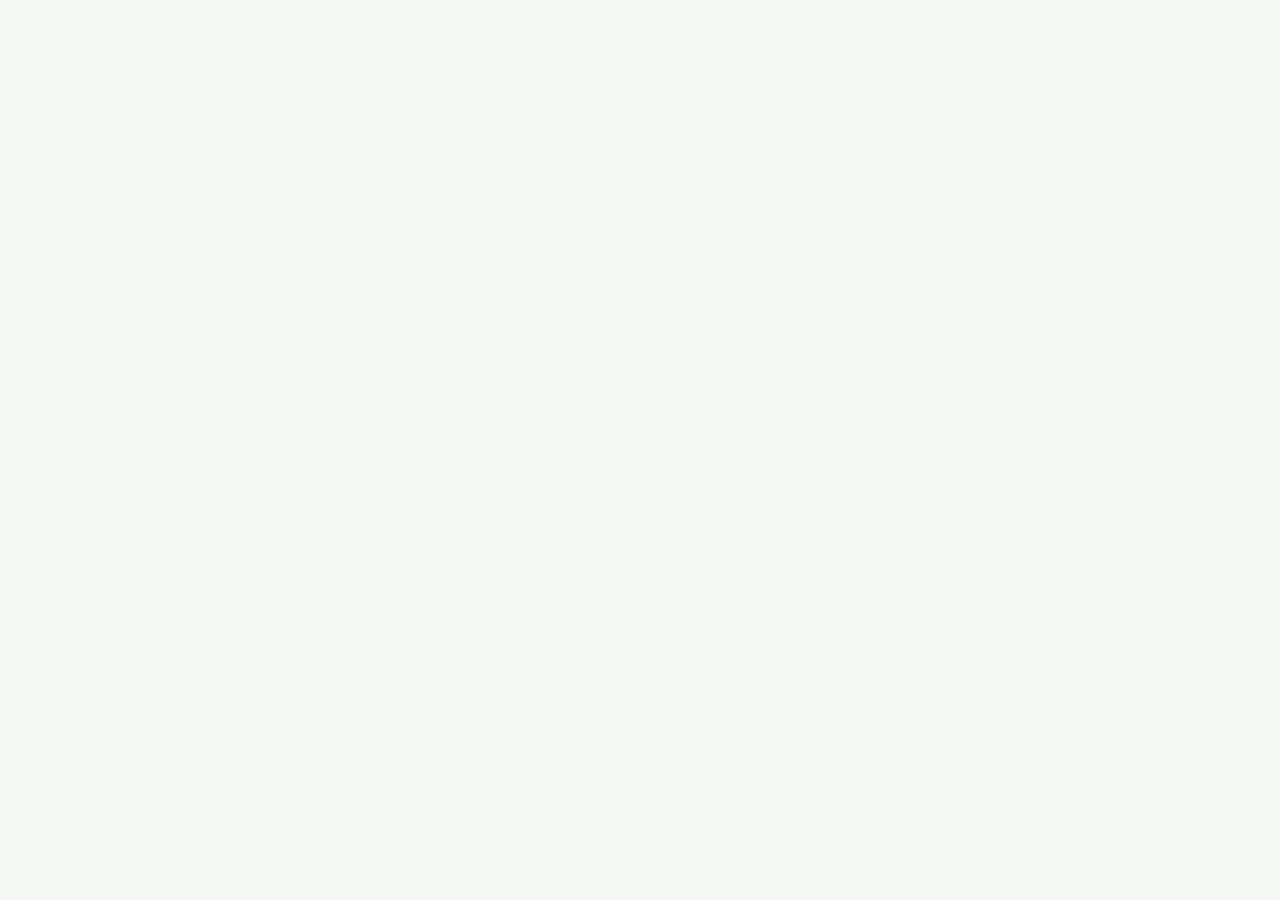
==== commit 9fa3775a: "I modified a buch of files" ====
--- a/chat.html
+++ b/chat.html
@@ -1,19 +1,29 @@
 <!doctype html>
 <html lang="en">
+
 <head>
   <meta charset="UTF-8">
   <meta name="viewport" content="width=device-width, initial-scale=1.0">
   <meta name="theme-color" content="#173f35">
   <title>Messages · LanguageBridge</title>
+
   <link rel="stylesheet" href="css/main.css">
   <link rel="icon" type="image/png" href="assets/logo.png">
 </head>
 
 <body>
+
   <div id="app"></div>
 
   <script src="js/api.js" defer></script>
   <script src="js/common.js" defer></script>
+
+  <!-- Socket.IO client -->
+  <script src="https://cdn.socket.io/4.8.3/socket.io.min.js"></script>
+
+  <!-- Your chat code -->
   <script src="js/chat.js" defer></script>
+
 </body>
-</html>
+
+</html>
